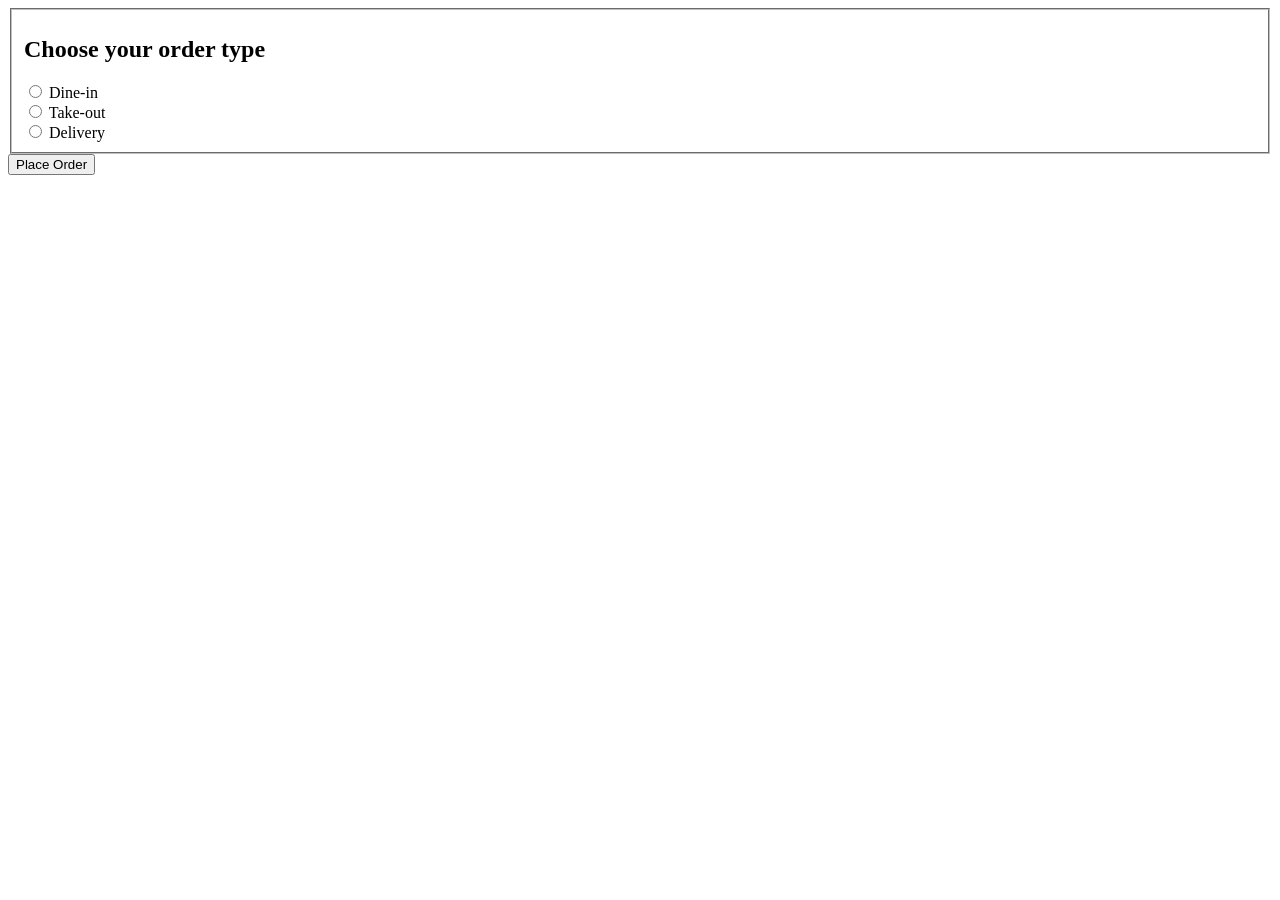
==== order.html @ ec2831cb "First Code" ====
<!DOCTYPE html>
<html lang="en">
<head>
    <meta charset="UTF-8">
    <meta name="viewport" content="width=device-width, initial-scale=1.0">
    <title>Choose Order Type</title>
    <link rel="stylesheet" href="styles.css">
</head>
<body>

    <main>
        <fieldset>
        <h2>Choose your order type</h2>

        <div>
            <input type="radio" id="dine-in" name="orderType" value="dine-in">
            <label for="dine-in">Dine-in</label>
        </div>
 
        <div>
            <input type="radio" id="take-out" name="orderType" value="take-out">
            <label for="take-out">Take-out</label>
        </div>

        <div>
            <input type="radio" id="delivery" name="orderType" value="delivery">
            <label for="delivery">Delivery</label>
        </div>
         </fieldset>

         <button type="button" id="place-order">Place Order</button>
         <p id="message"></p>
    </main>

    <script src="script.js"></script>
</body>
</html>
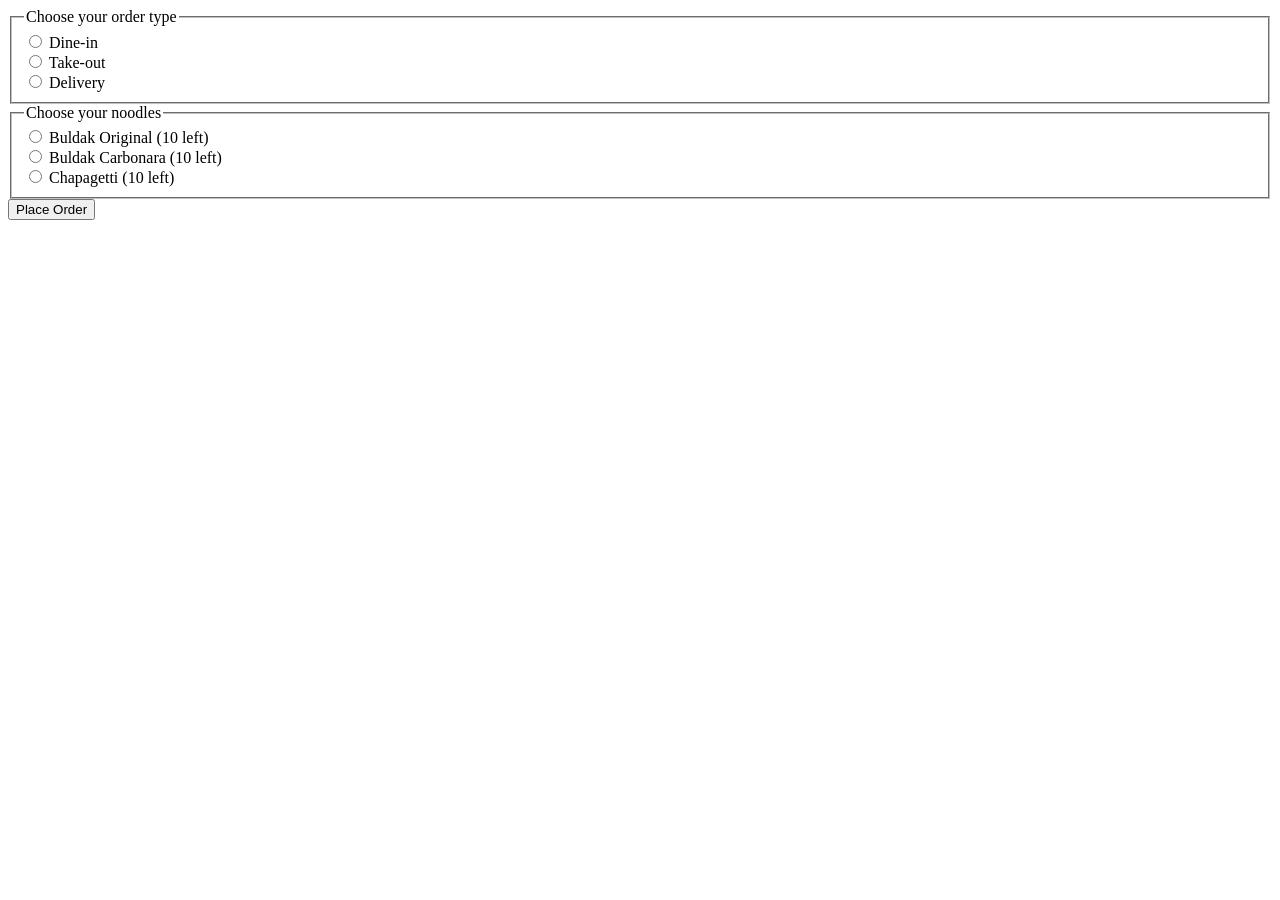
==== commit 58ec644b: "There is still error" ====
--- a/order.html
+++ b/order.html
@@ -9,14 +9,14 @@
 <body>
 
     <main>
-        <fieldset>
-        <h2>Choose your order type</h2>
+    <fieldset>
+        <legend>Choose your order type</legend>
 
         <div>
             <input type="radio" id="dine-in" name="orderType" value="dine-in">
             <label for="dine-in">Dine-in</label>
         </div>
- 
+
         <div>
             <input type="radio" id="take-out" name="orderType" value="take-out">
             <label for="take-out">Take-out</label>
@@ -26,10 +26,37 @@
             <input type="radio" id="delivery" name="orderType" value="delivery">
             <label for="delivery">Delivery</label>
         </div>
-         </fieldset>
+    </fieldset>
 
-         <button type="button" id="place-order">Place Order</button>
-         <p id="message"></p>
+    <div id="address-section" hidden>
+        <label for="address">Delivery address</label>
+        <input type="text" id="address" name="address">
+    </div>
+
+    <fieldset>
+    <legend>Choose your noodles</legend>
+
+    <div>
+        <input type="radio" id="buldak-original" name="noodle" value="buldak-original">
+        <label for="buldak-original">Buldak Original <span id="buldak-original-stock"></span></label>
+    </div> 
+
+    <div>
+        <input type="radio" id="buldak-carbonara" name="noodle" value="buldak-carbonara">
+        <label for="buldak-carbonara">Buldak Carbonara <span id="buldak-carbonara-stock"></span></label>
+    </div>
+
+    <div>
+        <input type="radio" id="chapagetti" name="noodle" value="chapagetti">
+        <label for="chapagetti">Chapagetti <span id="chapagetti-stock"></span></label>
+    </div>
+    </fieldset>
+
+    <button type="button" id="place-order">Place Order</button>
+
+     <p id="message"></p>
+     <p id="order-summary"></p>
+     <p id="address-summary"></p>
     </main>
 
     <script src="script.js"></script>
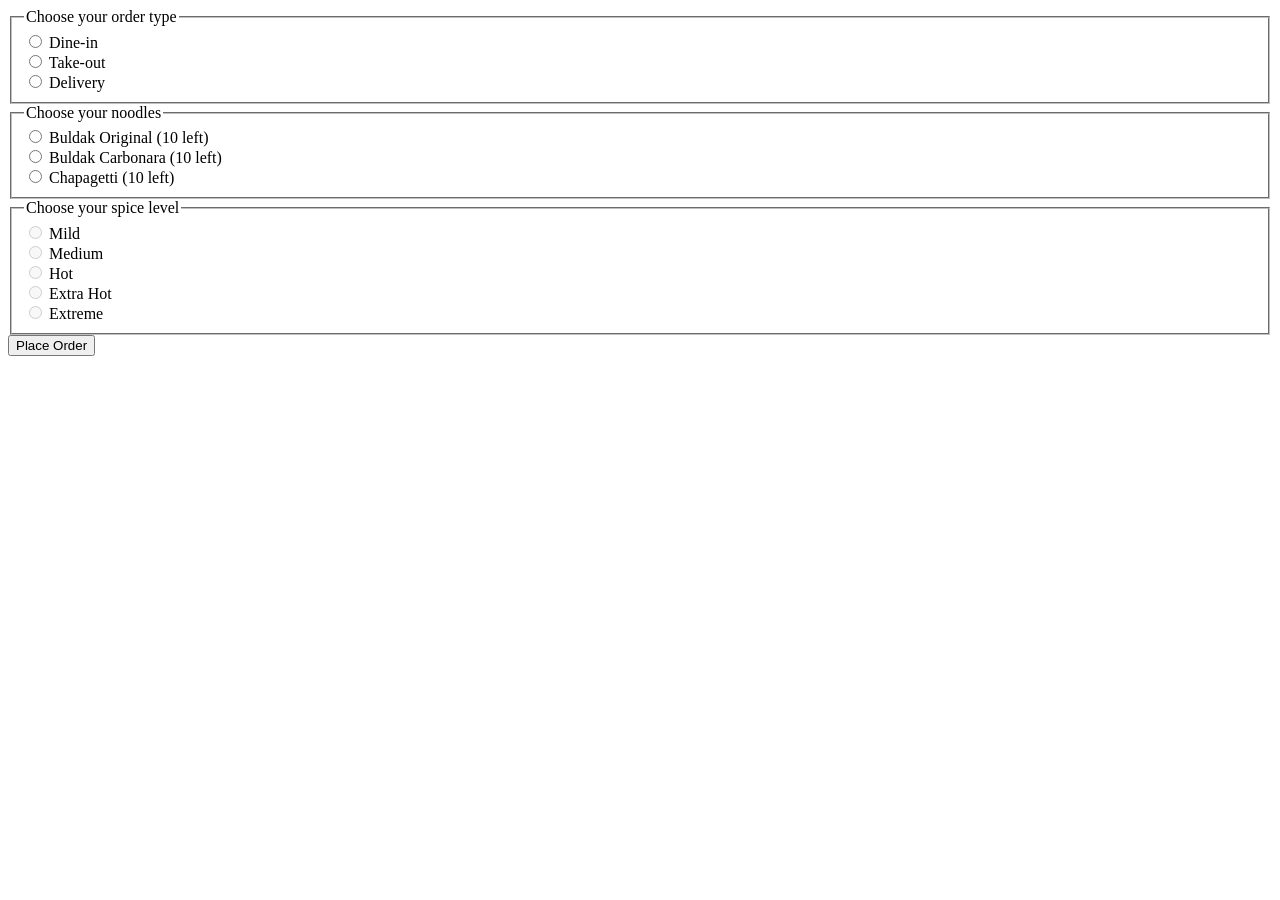
==== commit 90af63ee: "code" ====
--- a/order.html
+++ b/order.html
@@ -52,6 +52,35 @@
     </div>
     </fieldset>
 
+    <fieldset>
+    <legend>Choose your spice level</legend>
+
+    <div>
+        <input type="radio" id="mild" name="spice" value="mild" disabled>
+        <label for="mild">Mild</label>
+    </div>
+
+    <div>
+        <input type="radio" id="medium" name="spice" value="medium" disabled>
+        <label for="medium">Medium</label>
+    </div>
+
+    <div>
+        <input type="radio" id="hot" name="spice" value="hot" disabled>
+        <label for="hot">Hot</label>
+    </div>
+
+    <div>
+        <input type="radio" id="extra-hot" name="spice" value="extra-hot" disabled>
+        <label for="extra-hot">Extra Hot</label>
+    </div>
+
+    <div>
+        <input type="radio" id="extreme" name="spice" value="extreme" disabled>
+        <label for="extreme">Extreme</label>
+    </div>
+</fieldset>
+
     <button type="button" id="place-order">Place Order</button>
 
      <p id="message"></p>
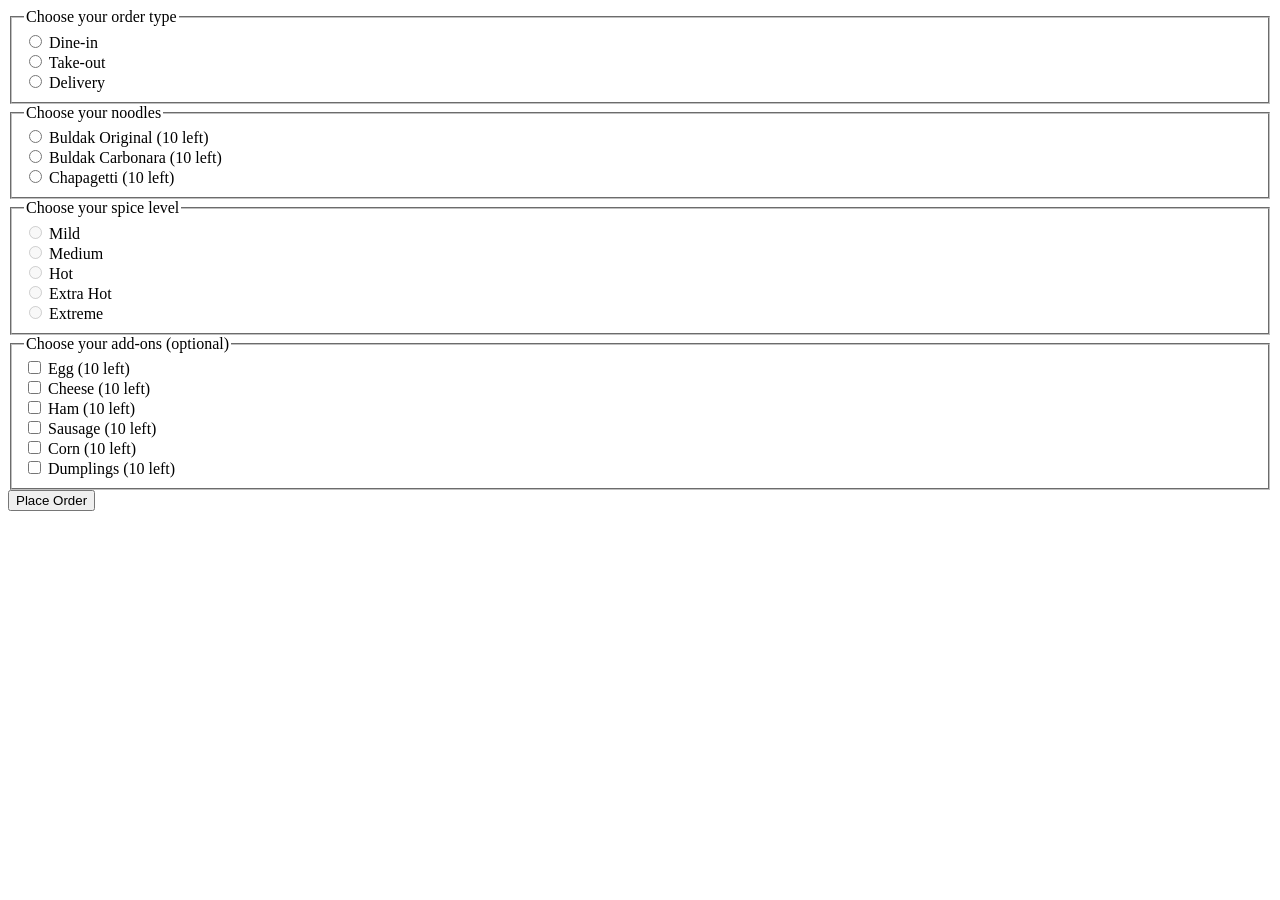
==== commit f4f263cd: "Commit" ====
--- a/order.html
+++ b/order.html
@@ -81,11 +81,48 @@
     </div>
 </fieldset>
 
+    <fieldset>
+    <legend>Choose your add-ons (optional)</legend>
+
+    <div>
+        <input type="checkbox" id="egg" name="addon" value="egg">
+        <label for="egg">Egg <span id="egg-stock"></span></label>
+    </div>
+
+    <div>
+        <input type="checkbox" id="cheese" name="addon" value="cheese">
+        <label for="cheese">Cheese <span id="cheese-stock"></span></label>
+    </div>
+
+    <div>
+        <input type="checkbox" id="ham" name="addon" value="ham">
+        <label for="ham">Ham <span id="ham-stock"></span></label>
+    </div>
+
+    <div>
+        <input type="checkbox" id="sausage" name="addon" value="sausage">
+        <label for="sausage">Sausage <span id="sausage-stock"></span></label>
+    </div>
+
+    <div>
+        <input type="checkbox" id="corn" name="addon" value="corn">
+        <label for="corn">Corn <span id="corn-stock"></span></label>
+    </div>
+
+    <div>
+        <input type="checkbox" id="dumplings" name="addon" value="dumplings">
+        <label for="dumplings">Dumplings <span id="dumplings-stock"></span></label>
+    </div>
+</fieldset>
+
     <button type="button" id="place-order">Place Order</button>
 
      <p id="message"></p>
      <p id="order-summary"></p>
      <p id="address-summary"></p>
+     <p id="addon-summary"></p>
+     <p id="noodle-summary"></p>
+     <p id="spice-summary"></p>
     </main>
 
     <script src="script.js"></script>
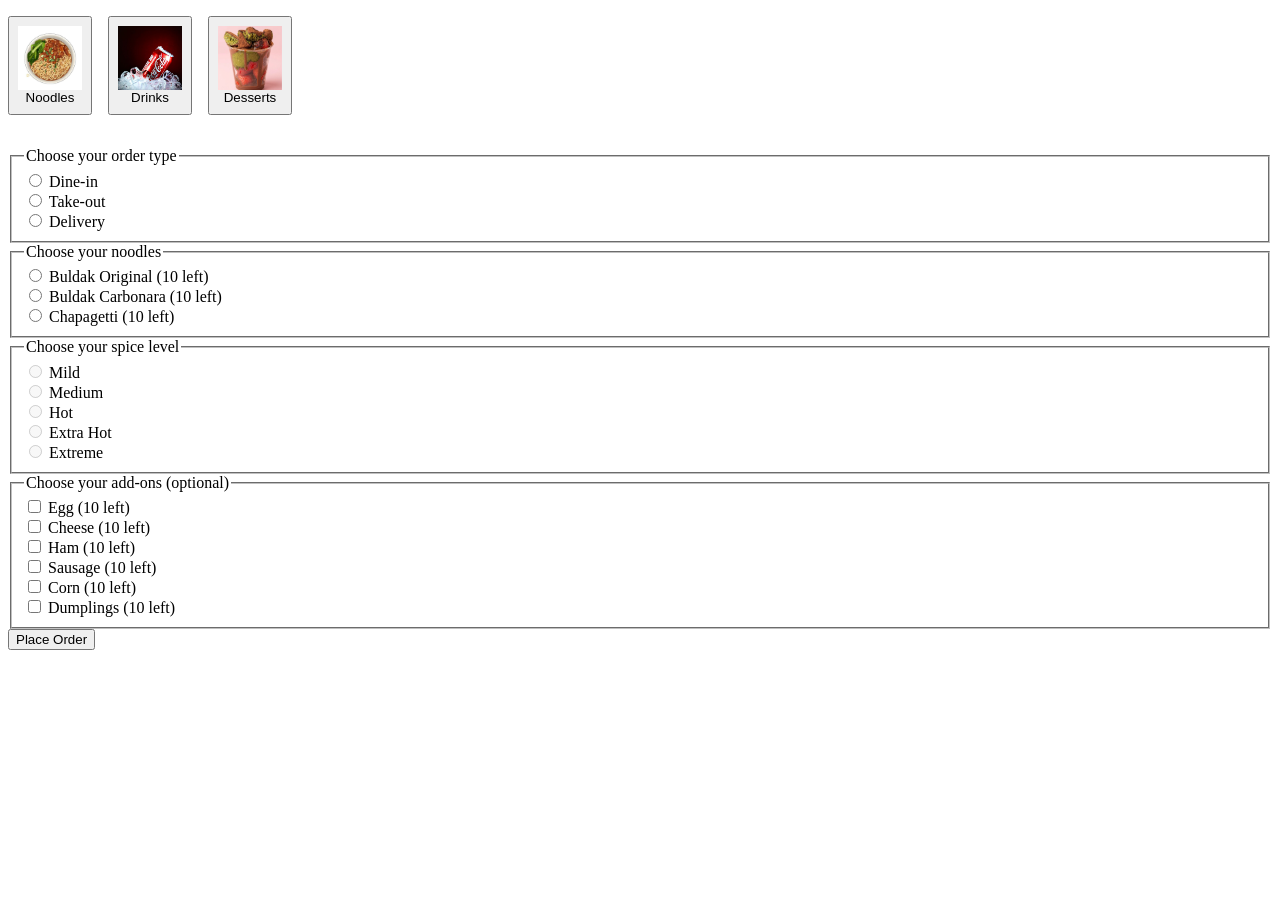
==== commit 98c21bdb: "changes" ====
--- a/order.html
+++ b/order.html
@@ -9,6 +9,22 @@
 <body>
 
     <main>
+        <section id="categories">
+    <button type="button" id="category-noodles">
+        <img src="images/noodles.jpeg" alt="Noodles">
+        <span>Noodles</span>
+    </button>
+
+    <button type="button" id="category-drinks">
+        <img src="images/drinks.jpeg" alt="Drinks">
+        <span>Drinks</span>
+    </button>
+
+    <button type="button" id="category-desserts">
+        <img src="images/dessert.jpeg" alt="Desserts">
+        <span>Desserts</span>
+    </button>
+    </section>
     <fieldset>
         <legend>Choose your order type</legend>
 
--- a/styles.css
+++ b/styles.css
@@ -0,0 +1,48 @@
+#categories {
+    display: flex;
+    gap: 16px;
+    margin-bottom: 24px;
+}
+
+#categories button {
+    display: flex;
+    flex-direction: column;
+    align-items: center;
+    padding: 8px;
+    cursor: pointer;
+}
+
+#categories img {
+    width: 64px;
+    height: 64px;
+    object-fit: cover;
+}
+html {
+    scroll-behavior: smooth;
+}
+
+#categories {
+    position: sticky;
+    top: 0;
+    z-index: 100;
+    background: #fff;
+    padding: 8px 0;
+}
+
+#categories button {
+    transition: transform 0.2s, background 0.2s;
+}
+
+#categories button:hover {
+    transform: translateY(-3px);
+    background: #f0f0f0;
+}
+
+#categories button.active {
+    background: #ffd966;
+    font-weight: bold;
+}
+
+section {
+    scroll-margin-top: 110px;
+}
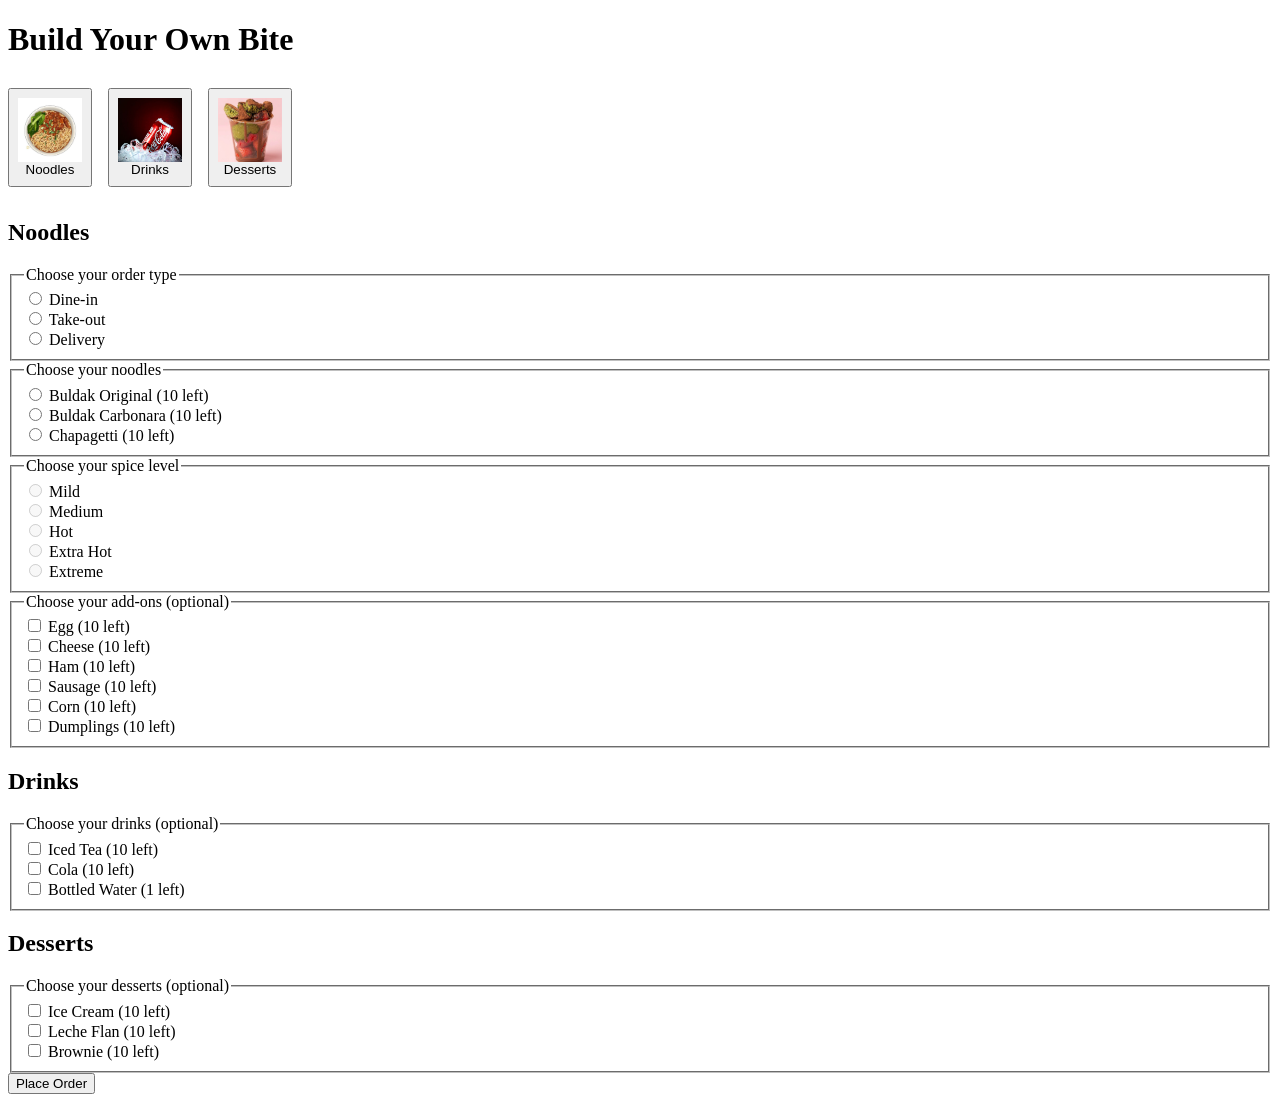
==== commit b514c5e9: "Meal customization" ====
--- a/order.html
+++ b/order.html
@@ -1,3 +1,4 @@
+
 <!DOCTYPE html>
 <html lang="en">
 <head>
@@ -8,139 +9,203 @@
 </head>
 <body>
 
+    <header>
+        <h1>Build Your Own Bite</h1>
+    </header>
+
+    <nav id="categories">
+
+        <button type="button" id="category-noodles" data-target="noodles">
+            <img src="images/noodles.jpeg" alt="Noodles">
+            <span>Noodles</span>
+        </button>
+
+        <button type="button" id="category-drinks" data-target="drinks">
+            <img src="images/drinks.jpeg" alt="Drinks">
+            <span>Drinks</span>
+        </button>
+
+        <button type="button" id="category-desserts" data-target="desserts">
+            <img src="images/dessert.jpeg" alt="Desserts">
+            <span>Desserts</span>
+        </button>
+
+    </nav>
+
     <main>
-        <section id="categories">
-    <button type="button" id="category-noodles">
-        <img src="images/noodles.jpeg" alt="Noodles">
-        <span>Noodles</span>
-    </button>
-
-    <button type="button" id="category-drinks">
-        <img src="images/drinks.jpeg" alt="Drinks">
-        <span>Drinks</span>
-    </button>
-
-    <button type="button" id="category-desserts">
-        <img src="images/dessert.jpeg" alt="Desserts">
-        <span>Desserts</span>
-    </button>
-    </section>
+
+        <section id="noodles">
+
+            <h2>Noodles</h2>
+
+            <fieldset>
+                <legend>Choose your order type</legend>
+
+                <div>
+                    <input type="radio" id="dine-in" name="orderType" value="dine-in">
+                    <label for="dine-in">Dine-in</label>
+                </div>
+
+                <div>
+                    <input type="radio" id="take-out" name="orderType" value="take-out">
+                    <label for="take-out">Take-out</label>
+                </div>
+
+                <div>
+                    <input type="radio" id="delivery" name="orderType" value="delivery">
+                    <label for="delivery">Delivery</label>
+                </div>
+            </fieldset>
+
+            <div id="address-section" hidden>
+                <label for="address">Delivery address</label>
+                <input type="text" id="address" name="address">
+            </div>
+
+            <fieldset>
+                <legend>Choose your noodles</legend>
+
+                <div>
+                    <input type="radio" id="buldak-original" name="noodle" value="buldak-original">
+                    <label for="buldak-original">Buldak Original <span id="buldak-original-stock"></span></label>
+                </div>
+
+                <div>
+                    <input type="radio" id="buldak-carbonara" name="noodle" value="buldak-carbonara">
+                    <label for="buldak-carbonara">Buldak Carbonara <span id="buldak-carbonara-stock"></span></label>
+                </div>
+
+                <div>
+                    <input type="radio" id="chapagetti" name="noodle" value="chapagetti">
+                    <label for="chapagetti">Chapagetti <span id="chapagetti-stock"></span></label>
+                </div>
+
+            </fieldset>
+
+            <fieldset>
+                <legend>Choose your spice level</legend>
+
+                <div>
+                    <input type="radio" id="mild" name="spice" value="mild" disabled>
+                    <label for="mild">Mild</label>
+                </div>
+
+                <div>
+                    <input type="radio" id="medium" name="spice" value="medium" disabled>
+                    <label for="medium">Medium</label>
+                </div>
+
+                <div>
+                    <input type="radio" id="hot" name="spice" value="hot" disabled>
+                    <label for="hot">Hot</label>
+                </div>
+
+                <div>
+                    <input type="radio" id="extra-hot" name="spice" value="extra-hot" disabled>
+                    <label for="extra-hot">Extra Hot</label>
+                </div>
+
+                <div>
+                    <input type="radio" id="extreme" name="spice" value="extreme" disabled>
+                    <label for="extreme">Extreme</label>
+                </div>
+
+            </fieldset>
+
+            <fieldset>
+                <legend>Choose your add-ons (optional)</legend>
+
+                <div>
+                    <input type="checkbox" id="egg" name="addon" value="egg">
+                    <label for="egg">Egg <span id="egg-stock"></span></label>
+                </div>
+
+                <div>
+                    <input type="checkbox" id="cheese" name="addon" value="cheese">
+                    <label for="cheese">Cheese <span id="cheese-stock"></span></label>
+                </div>
+
+                <div>
+                    <input type="checkbox" id="ham" name="addon" value="ham">
+                    <label for="ham">Ham <span id="ham-stock"></span></label>
+                </div>
+
+                <div>
+                    <input type="checkbox" id="sausage" name="addon" value="sausage">
+                    <label for="sausage">Sausage <span id="sausage-stock"></span></label>
+                </div>
+
+                <div>
+                    <input type="checkbox" id="corn" name="addon" value="corn">
+                    <label for="corn">Corn <span id="corn-stock"></span></label>
+                </div>
+
+                <div>
+                    <input type="checkbox" id="dumplings" name="addon" value="dumplings">
+                    <label for="dumplings">Dumplings <span id="dumplings-stock"></span></label>
+                </div>
+
+            </fieldset>
+
+        </section>
+
+        <section id="drinks">
+            <h2>Drinks</h2>
     <fieldset>
-        <legend>Choose your order type</legend>
-
-        <div>
-            <input type="radio" id="dine-in" name="orderType" value="dine-in">
-            <label for="dine-in">Dine-in</label>
-        </div>
-
-        <div>
-            <input type="radio" id="take-out" name="orderType" value="take-out">
-            <label for="take-out">Take-out</label>
-        </div>
-
-        <div>
-            <input type="radio" id="delivery" name="orderType" value="delivery">
-            <label for="delivery">Delivery</label>
-        </div>
-    </fieldset>
-
-    <div id="address-section" hidden>
-        <label for="address">Delivery address</label>
-        <input type="text" id="address" name="address">
-    </div>
-
-    <fieldset>
-    <legend>Choose your noodles</legend>
-
-    <div>
-        <input type="radio" id="buldak-original" name="noodle" value="buldak-original">
-        <label for="buldak-original">Buldak Original <span id="buldak-original-stock"></span></label>
-    </div> 
-
-    <div>
-        <input type="radio" id="buldak-carbonara" name="noodle" value="buldak-carbonara">
-        <label for="buldak-carbonara">Buldak Carbonara <span id="buldak-carbonara-stock"></span></label>
-    </div>
-
-    <div>
-        <input type="radio" id="chapagetti" name="noodle" value="chapagetti">
-        <label for="chapagetti">Chapagetti <span id="chapagetti-stock"></span></label>
-    </div>
-    </fieldset>
-
-    <fieldset>
-    <legend>Choose your spice level</legend>
-
-    <div>
-        <input type="radio" id="mild" name="spice" value="mild" disabled>
-        <label for="mild">Mild</label>
-    </div>
-
-    <div>
-        <input type="radio" id="medium" name="spice" value="medium" disabled>
-        <label for="medium">Medium</label>
-    </div>
-
-    <div>
-        <input type="radio" id="hot" name="spice" value="hot" disabled>
-        <label for="hot">Hot</label>
-    </div>
-
-    <div>
-        <input type="radio" id="extra-hot" name="spice" value="extra-hot" disabled>
-        <label for="extra-hot">Extra Hot</label>
-    </div>
-
-    <div>
-        <input type="radio" id="extreme" name="spice" value="extreme" disabled>
-        <label for="extreme">Extreme</label>
+    <legend>Choose your drinks (optional)</legend>
+
+    <div>
+        <input type="checkbox" id="iced-tea" name="drink" value="iced-tea">
+        <label for="iced-tea">Iced Tea <span id="iced-tea-stock"></span></label>
+    </div>
+
+    <div>
+        <input type="checkbox" id="cola" name="drink" value="cola">
+        <label for="cola">Cola <span id="cola-stock"></span></label>
+    </div>
+
+    <div>
+        <input type="checkbox" id="bottled-water" name="drink" value="bottled-water">
+        <label for="bottled-water">Bottled Water <span id="bottled-water-stock"></span></label>
     </div>
 </fieldset>
-
-    <fieldset>
-    <legend>Choose your add-ons (optional)</legend>
-
-    <div>
-        <input type="checkbox" id="egg" name="addon" value="egg">
-        <label for="egg">Egg <span id="egg-stock"></span></label>
-    </div>
-
-    <div>
-        <input type="checkbox" id="cheese" name="addon" value="cheese">
-        <label for="cheese">Cheese <span id="cheese-stock"></span></label>
-    </div>
-
-    <div>
-        <input type="checkbox" id="ham" name="addon" value="ham">
-        <label for="ham">Ham <span id="ham-stock"></span></label>
-    </div>
-
-    <div>
-        <input type="checkbox" id="sausage" name="addon" value="sausage">
-        <label for="sausage">Sausage <span id="sausage-stock"></span></label>
-    </div>
-
-    <div>
-        <input type="checkbox" id="corn" name="addon" value="corn">
-        <label for="corn">Corn <span id="corn-stock"></span></label>
-    </div>
-
-    <div>
-        <input type="checkbox" id="dumplings" name="addon" value="dumplings">
-        <label for="dumplings">Dumplings <span id="dumplings-stock"></span></label>
+        </section>
+
+        <section id="desserts">
+            <h2>Desserts</h2>
+            <fieldset>
+    <legend>Choose your desserts (optional)</legend>
+
+    <div>
+        <input type="checkbox" id="ice-cream" name="dessert" value="ice-cream">
+        <label for="ice-cream">Ice Cream <span id="ice-cream-stock"></span></label>
+    </div>
+
+    <div>
+        <input type="checkbox" id="leche-flan" name="dessert" value="leche-flan">
+        <label for="leche-flan">Leche Flan <span id="leche-flan-stock"></span></label>
+    </div>
+
+    <div>
+        <input type="checkbox" id="brownie" name="dessert" value="brownie">
+        <label for="brownie">Brownie <span id="brownie-stock"></span></label>
     </div>
 </fieldset>
-
-    <button type="button" id="place-order">Place Order</button>
-
-     <p id="message"></p>
-     <p id="order-summary"></p>
-     <p id="address-summary"></p>
-     <p id="addon-summary"></p>
-     <p id="noodle-summary"></p>
-     <p id="spice-summary"></p>
+        </section>
+
+        <button type="button" id="place-order">Place Order</button>
+
+        <p id="message"></p>
+        <p id="order-summary"></p>
+        <p id="address-summary"></p>
+        <p id="addon-summary"></p>
+        <p id="noodle-summary"></p>
+        <p id="spice-summary"></p>
+        <p id="drink-summary"></p>
+        <p id="dessert-summary"></p>
     </main>
 
     <script src="script.js"></script>
+
 </body>
 </html>
--- a/styles.css
+++ b/styles.css
@@ -38,11 +38,6 @@
     background: #f0f0f0;
 }
 
-#categories button.active {
-    background: #ffd966;
-    font-weight: bold;
-}
-
 section {
     scroll-margin-top: 110px;
 }
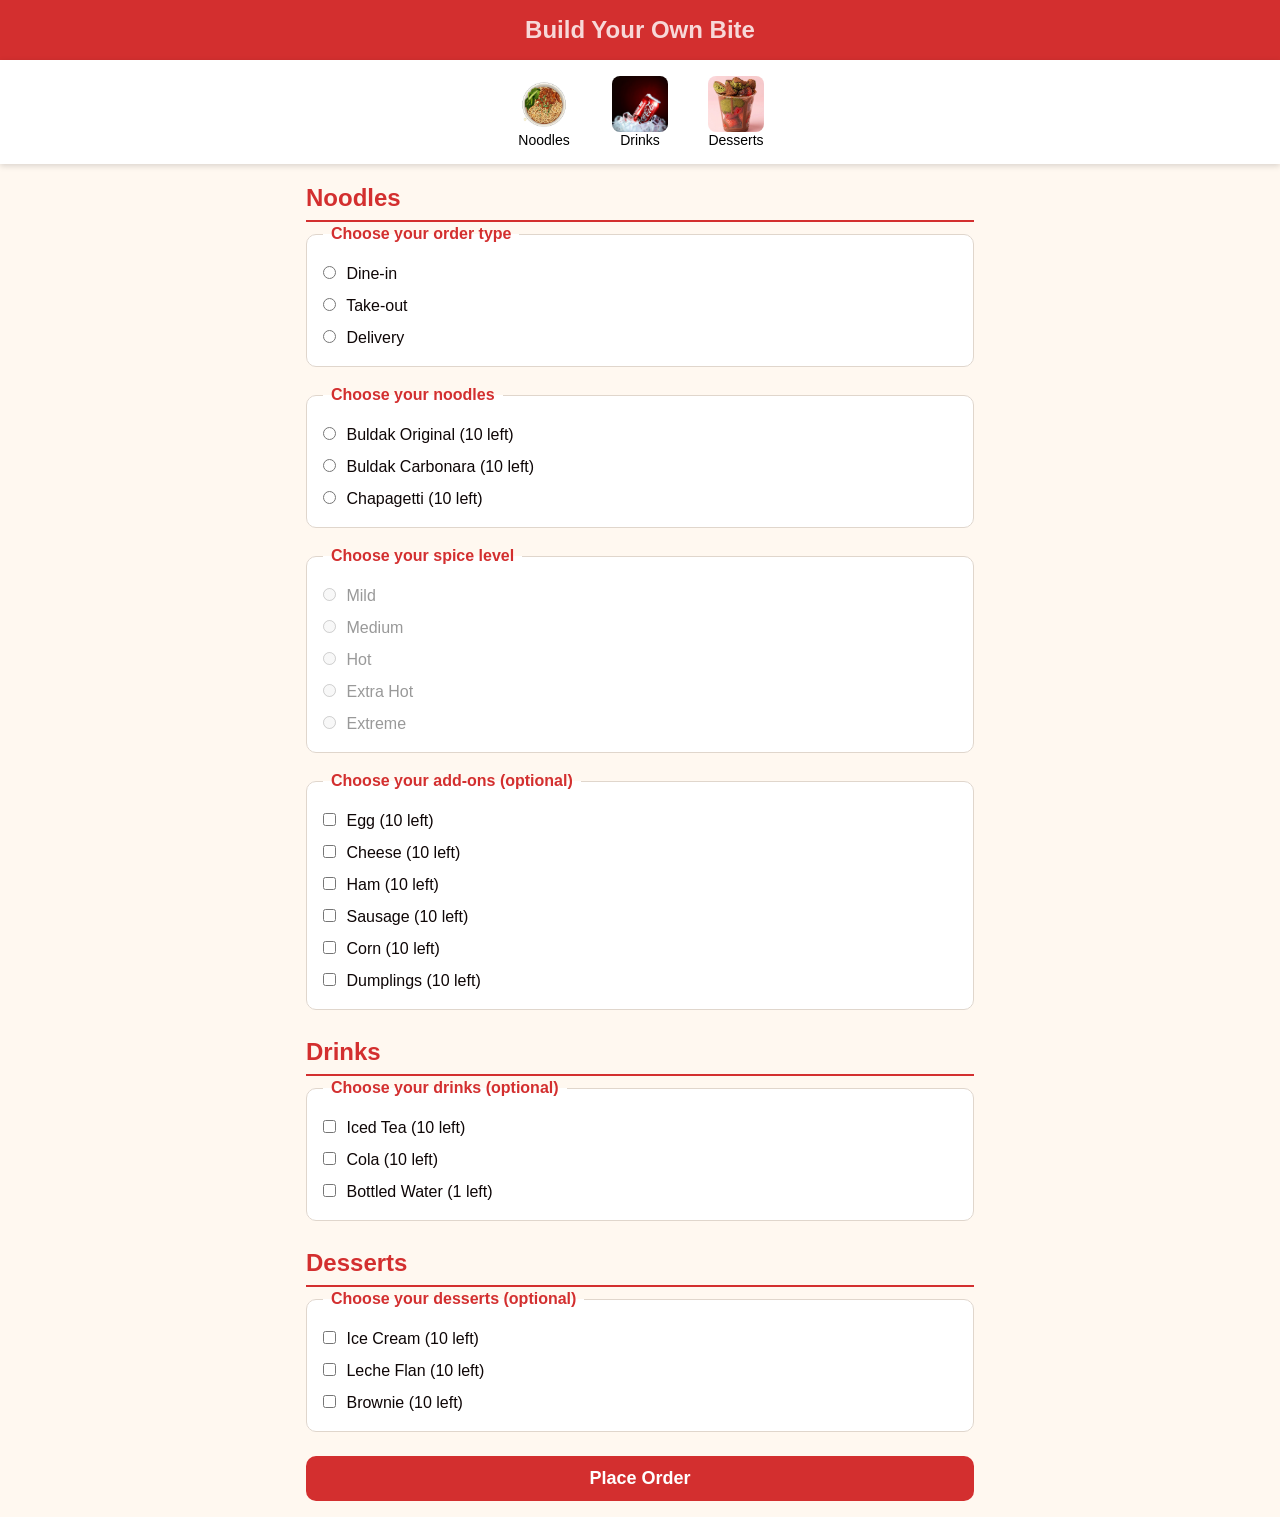
==== commit 053ba83a: "Design" ====
--- a/order.html
+++ b/order.html
@@ -193,6 +193,25 @@
 </fieldset>
         </section>
 
+        <fieldset id="payment-section" hidden>
+    <legend>Choose your payment method</legend>
+
+    <div id="cod-option" hidden>
+        <input type="radio" id="cod" name="payment" value="cod">
+        <label for="cod">Cash on Delivery (COD)</label>
+    </div>
+
+    <div id="cash-option" hidden>
+        <input type="radio" id="cash" name="payment" value="cash">
+        <label for="cash">Cash</label>
+    </div>
+
+    <div id="online-option">
+        <input type="radio" id="online" name="payment" value="online">
+        <label for="online">Online Payment</label>
+    </div>
+</fieldset>
+
         <button type="button" id="place-order">Place Order</button>
 
         <p id="message"></p>
@@ -203,6 +222,7 @@
         <p id="spice-summary"></p>
         <p id="drink-summary"></p>
         <p id="dessert-summary"></p>
+        <p id="payment-summary"></p>
     </main>
 
     <script src="script.js"></script>
--- a/styles.css
+++ b/styles.css
@@ -1,43 +1,464 @@
-#categories {
-    display: flex;
-    gap: 16px;
-    margin-bottom: 24px;
-}
-
-#categories button {
-    display: flex;
-    flex-direction: column;
-    align-items: center;
-    padding: 8px;
-    cursor: pointer;
-}
-
-#categories img {
-    width: 64px;
-    height: 64px;
-    object-fit: cover;
-}
+
+/* =================================
+   GENERAL STYLE
+================================= */
+
+* {
+    margin: 0;
+    padding: 0;
+    box-sizing: border-box;
+    font-family: Arial, Helvetica, sans-serif;
+}
+
 html {
     scroll-behavior: smooth;
 }
 
+body {
+    line-height: 1.5;
+    background-color: #fff8f0;
+    color: #0e0606;
+}
+
+/* =================================
+   HOMEPAGE STYLES
+================================= */
+
+.home {
+    background-color: #fffaf8;
+    color: #514342;
+}
+
+/* NAVIGATION BAR */
+.home header {
+    background: #fce8e6;
+    padding: 18px 8%;
+    box-shadow: 0 2px 10px rgba(120, 70, 70, 0.08);
+}
+
+.home .navbar {
+    display: flex;
+    justify-content: space-between;
+    align-items: center;
+}
+
+/* BRAND LOGO */
+.home .brand {
+    display: flex;
+    align-items: center;
+    gap: 12px;
+}
+
+.home .brand img {
+    width: 60px;
+    height: 60px;
+    object-fit: contain;
+}
+
+.home .logo {
+    color: #a65f68;
+    font-size: 25px;
+    font-weight: bold;
+}
+
+/* NAVIGATION LINKS */
+.home .navbar ul {
+    display: flex;
+    list-style: none;
+    gap: 30px;
+}
+
+.home .navbar ul li a {
+    text-decoration: none;
+    color: #704f52;
+    font-size: 16px;
+    font-weight: bold;
+    transition: 0.3s;
+}
+
+.home .navbar ul li a:hover {
+    color: #d37a84;
+}
+
+/* MAIN / HERO SECTION */
+.home .main {
+    min-height: 580px;
+    display: flex;
+    justify-content: space-between;
+    align-items: center;
+    padding: 70px 10%;
+    gap: 50px;
+    background: linear-gradient(135deg, #fffaf8, #fce8e6);
+    margin-bottom: 0;
+}
+
+.home .main-content {
+    max-width: 550px;
+}
+
+.home .main-content h1 {
+    font-size: 45px;
+    color: #130a0b;
+    margin-bottom: 20px;
+    line-height: 1.2;
+}
+
+.home .main-content p {
+    font-size: 17px;
+    line-height: 1.8;
+    color: #030303;
+    margin-bottom: 30px;
+}
+
+/* ORDER BUTTON */
+.home .order-btn {
+    display: inline-block;
+    background-color: #f03a52;
+    color: white;
+    text-decoration: none;
+    padding: 14px 32px;
+    border-radius: 30px;
+    font-size: 17px;
+    font-weight: bold;
+    transition: 0.3s;
+}
+
+.home .order-btn:hover {
+    background-color: #bd6f7a;
+    transform: translateY(-3px);
+}
+
+/* NOODLE CARD */
+.home .hero-image {
+    display: flex;
+    justify-content: center;
+    align-items: center;
+    flex: 1;
+}
+
+.home .noodle-card {
+    width: 320px;
+    min-height: 300px;
+    background-color: #ffffff;
+    border-radius: 25px;
+    padding: 35px 25px;
+    text-align: center;
+    box-shadow: 0 10px 30px rgba(120, 70, 70, 0.12);
+    display: flex;
+    flex-direction: column;
+    justify-content: center;
+    align-items: center;
+}
+
+.home .hero-logo {
+    width: 180px;
+    height: 180px;
+    object-fit: contain;
+    margin-bottom: 15px;
+}
+
+.home .noodle-card h2 {
+    color: #a65f68;
+    font-size: 24px;
+    margin-bottom: 10px;
+}
+
+.home .noodle-card p {
+    color: #b98288;
+    font-size: 16px;
+}
+
+/* FOOTER */
+.home footer {
+    background-color: #fce8e6;
+    color: #704f52;
+    text-align: center;
+    padding: 22px;
+    font-size: 14px;
+}
+
+/* HOMEPAGE RESPONSIVE DESIGN */
+@media (max-width: 768px) {
+    .home .navbar {
+        flex-direction: column;
+        gap: 18px;
+    }
+
+    .home .navbar ul {
+        gap: 20px;
+    }
+
+    .home .main {
+        flex-direction: column;
+        text-align: center;
+        padding: 55px 7%;
+    }
+
+    .home .main-content h1 {
+        font-size: 34px;
+    }
+
+    .home .hero-image {
+        width: 100%;
+    }
+
+    .home .noodle-card {
+        width: 100%;
+        max-width: 320px;
+    }
+}
+
+@media (max-width: 480px) {
+    .home .logo {
+        font-size: 21px;
+    }
+
+    .home .navbar ul {
+        gap: 15px;
+    }
+
+    .home .navbar ul li a {
+        font-size: 14px;
+    }
+
+    .home .main-content h1 {
+        font-size: 29px;
+    }
+
+    .home .main-content p {
+        font-size: 15px;
+    }
+}
+
+/* =================================
+   ORDER PAGE STYLES
+================================= */
+
+:root {
+    --primary: #d32f2f;
+    --background: #fff8f0;
+    --card: #ffffff;
+    --text: #333333;
+}
+
+/* ORDER PAGE MAIN */
+main {
+    max-width: 700px;
+    margin: 0 auto;
+    padding: 16px;
+}
+
+/* ORDER PAGE HEADER */
+body:not(.home) header {
+    background: var(--primary);
+    color: rgb(247, 216, 216);
+    text-align: center;
+    padding: 12px;
+}
+
+body:not(.home) header h1 {
+    margin: 0;
+    font-size: 24px;
+}
+
+/* CATEGORY NAVIGATION BAR */
 #categories {
     position: sticky;
     top: 0;
     z-index: 100;
-    background: #fff;
-    padding: 8px 0;
-}
-
+    display: flex;
+    justify-content: center;
+    gap: 12px;
+    padding: 8px;
+    background: var(--card);
+    box-shadow: 0 2px 6px rgba(0, 0, 0, 0.15);
+}
+
+/* CATEGORY BUTTONS */
 #categories button {
-    transition: transform 0.2s, background 0.2s;
+    display: flex;
+    flex-direction: column;
+    align-items: center;
+    padding: 6px 12px;
+    border: 2px solid transparent;
+    border-radius: 10px;
+    background: transparent;
+    font-size: 14px;
+    cursor: pointer;
+    transition: transform 0.2s, background 0.2s, border-color 0.2s;
 }
 
 #categories button:hover {
     transform: translateY(-3px);
-    background: #f0f0f0;
-}
-
-section {
-    scroll-margin-top: 110px;
-}+    background: #ffe9e0;
+    border-color: var(--primary);
+}
+
+/* CATEGORY IMAGES */
+#categories img {
+    width: 56px;
+    height: 56px;
+    object-fit: cover;
+    border-radius: 8px;
+}
+
+/* ORDER PAGE SECTIONS */
+body:not(.home) section {
+    scroll-margin-top: 100px;
+    margin-bottom: 24px;
+}
+
+body:not(.home) section h2 {
+    color: var(--primary);
+    border-bottom: 2px solid var(--primary);
+    padding-bottom: 4px;
+}
+
+/* FIELDSETS */
+fieldset {
+    background: var(--card);
+    border: 1px solid #e0d6cc;
+    border-radius: 10px;
+    padding: 12px 16px;
+    margin-bottom: 16px;
+}
+
+legend {
+    font-weight: bold;
+    padding: 0 8px;
+    color: var(--primary);
+}
+
+fieldset div {
+    padding: 4px 0;
+}
+
+fieldset label {
+    cursor: pointer;
+}
+
+/* RADIO BUTTONS AND CHECKBOXES */
+input[type="radio"],
+input[type="checkbox"] {
+    accent-color: var(--primary);
+    margin-right: 6px;
+}
+
+input:disabled + label {
+    color: #999;
+    cursor: not-allowed;
+}
+
+/* ADDRESS SECTION */
+#address-section {
+    background: var(--card);
+    border: 1px solid #e0d6cc;
+    border-radius: 10px;
+    padding: 12px 16px;
+    margin-bottom: 16px;
+}
+
+#address {
+    display: block;
+    width: 100%;
+    box-sizing: border-box;
+    margin-top: 6px;
+    padding: 8px;
+    border: 1px solid #ccc;
+    border-radius: 6px;
+}
+
+/* PLACE ORDER BUTTON */
+#place-order {
+    display: block;
+    width: 100%;
+    padding: 12px;
+    margin-top: 8px;
+    border: none;
+    border-radius: 10px;
+    background: var(--primary);
+    color: white;
+    font-size: 18px;
+    font-weight: bold;
+    cursor: pointer;
+    transition: background 0.2s, transform 0.2s;
+}
+
+#place-order:hover {
+    background: #b71c1c;
+    transform: translateY(-2px);
+}
+
+/* MESSAGE */
+#message {
+    color: #b71c1c;
+    font-weight: bold;
+    margin: 12px 0 0;
+}
+
+/* ORDER SUMMARIES */
+#order-summary,
+#address-summary,
+#noodle-summary,
+#spice-summary,
+#addon-summary,
+#drink-summary,
+#dessert-summary,
+#payment-summary {
+    background: var(--card);
+    border-left: 4px solid var(--primary);
+    padding: 8px 12px;
+    margin: 6px 0;
+    border-radius: 6px;
+}
+
+/* HIDE EMPTY SUMMARIES */
+#message:empty,
+#order-summary:empty,
+#address-summary:empty,
+#noodle-summary:empty,
+#spice-summary:empty,
+#addon-summary:empty,
+#drink-summary:empty,
+#dessert-summary:empty,
+#payment-summary:empty {
+    display: none;
+}
+
+/* ORDER PAGE RESPONSIVE DESIGN */
+@media (max-width: 600px) {
+    main {
+        padding: 12px;
+    }
+
+    body:not(.home) header h1 {
+        font-size: 20px;
+    }
+
+    #categories {
+        gap: 6px;
+        padding: 6px;
+    }
+
+    #categories button {
+        padding: 4px 8px;
+        font-size: 12px;
+    }
+
+    #categories img {
+        width: 44px;
+        height: 44px;
+    }
+
+    body:not(.home) section {
+        scroll-margin-top: 90px;
+    }
+
+    fieldset {
+        padding: 10px 12px;
+    }
+
+    #place-order {
+        font-size: 16px;
+    }
+}
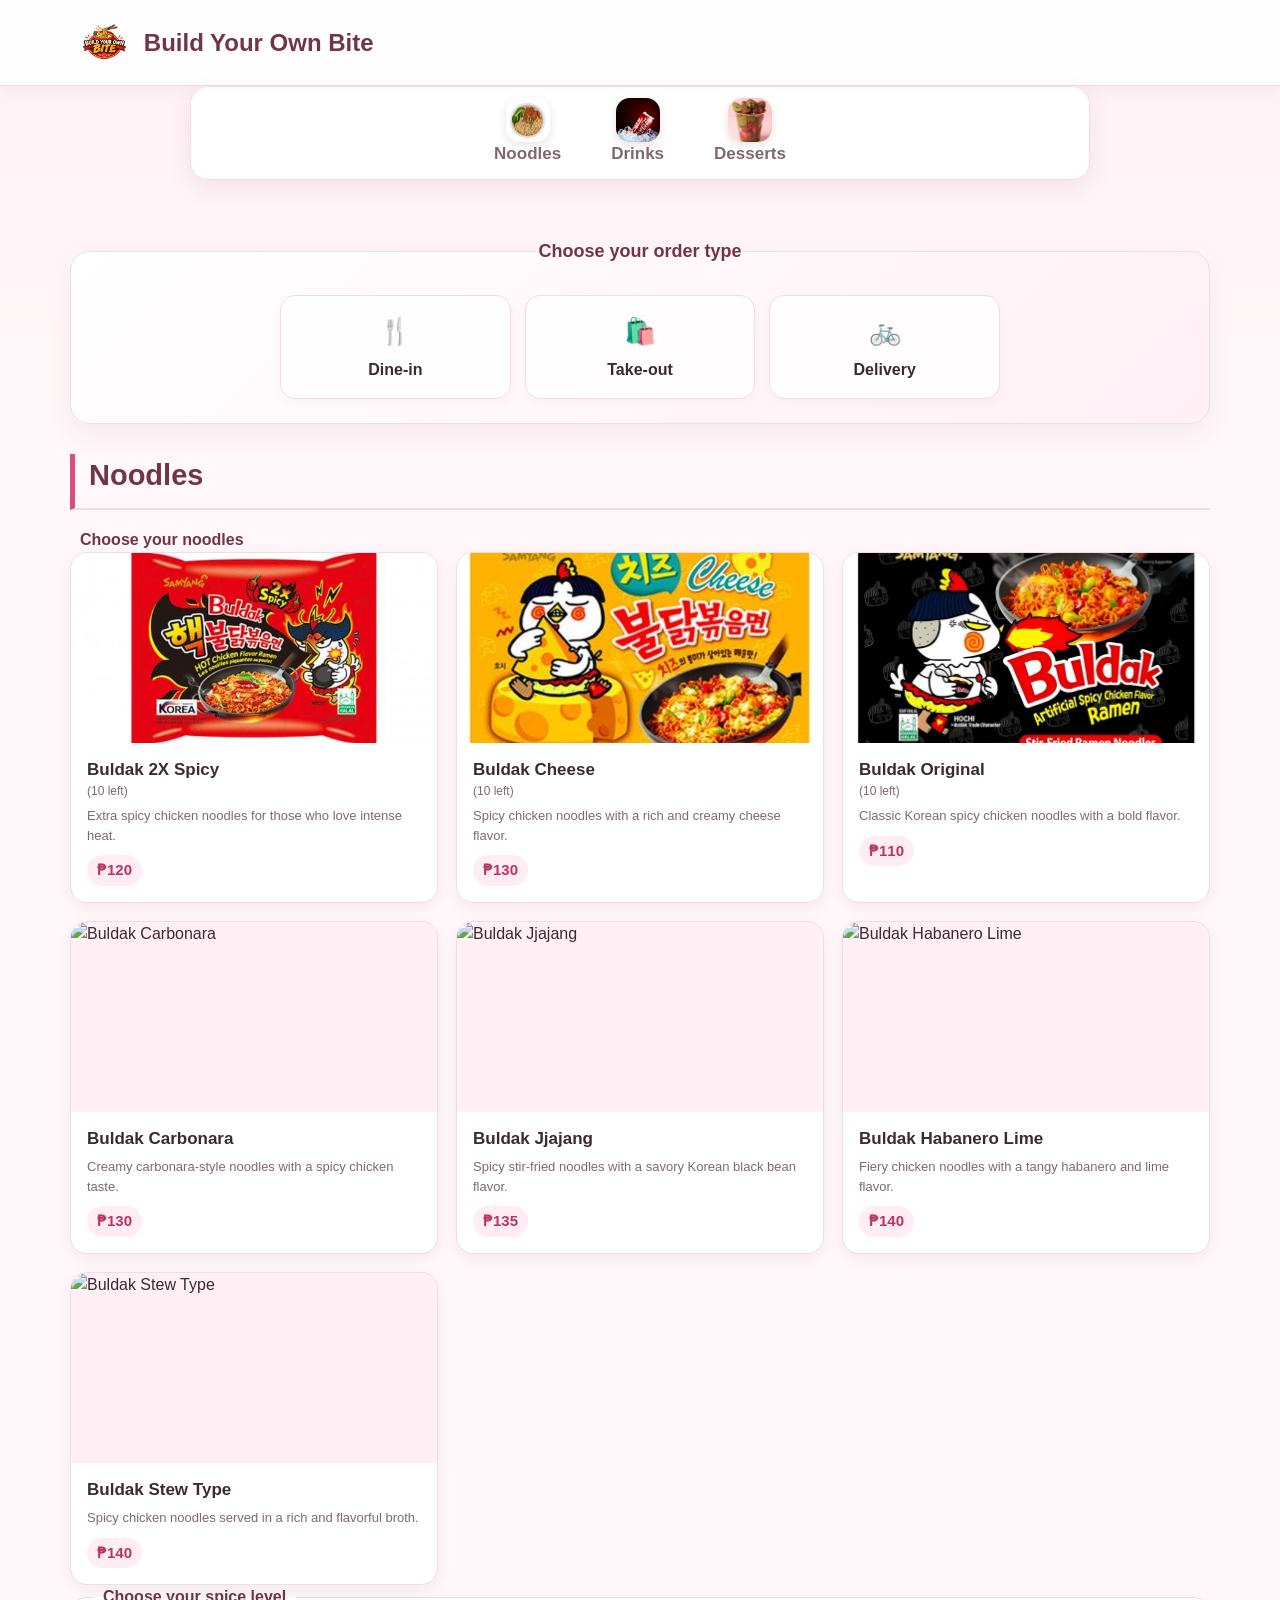
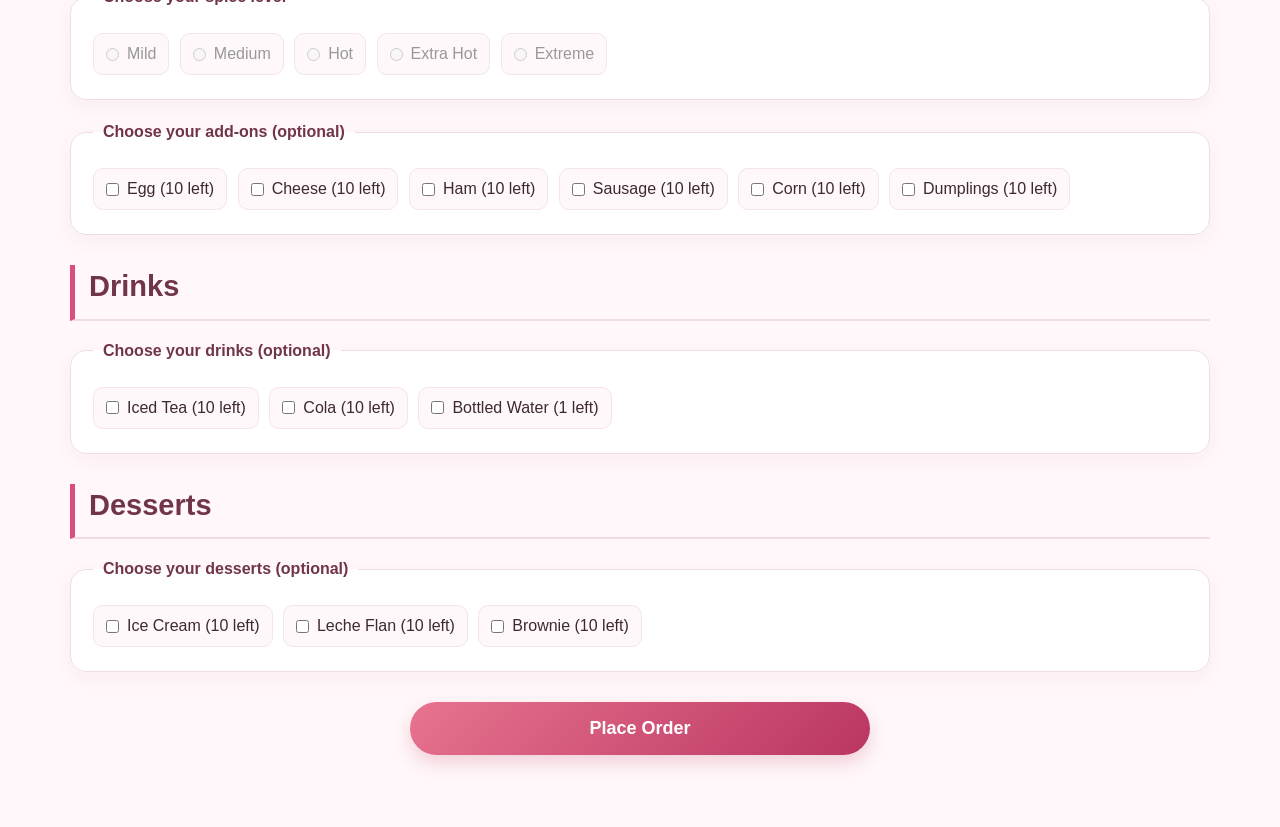
==== commit 3ce1c4c8: "Half progress" ====
--- a/order.html
+++ b/order.html
@@ -7,11 +7,12 @@
     <title>Choose Order Type</title>
     <link rel="stylesheet" href="styles.css">
 </head>
-<body>
-
-    <header>
-        <h1>Build Your Own Bite</h1>
-    </header>
+<body class="order-page">
+
+    <header class="site-header">
+    <img src="images/LOGO.png" alt="Build Your Own Bite logo" class="site-logo">
+    <span class="brand-name">Build Your Own Bite</span>
+</header>
 
     <nav id="categories">
 
@@ -34,54 +35,123 @@
 
     <main>
 
+            <fieldset id="order-type">
+    <legend>Choose your order type</legend>
+
+    <div class="option-row">
+
+        <label class="option-card">
+            <input type="radio" id="dine-in" name="orderType" value="dine-in">
+            <span class="option-icon">🍴</span>
+            <span class="option-label">Dine-in</span>
+        </label>
+
+        <label class="option-card">
+            <input type="radio" id="take-out" name="orderType" value="take-out">
+            <span class="option-icon">🛍️</span>
+            <span class="option-label">Take-out</span>
+        </label>
+
+        <label class="option-card">
+            <input type="radio" id="delivery" name="orderType" value="delivery">
+            <span class="option-icon">🚲</span>
+            <span class="option-label">Delivery</span>
+        </label>
+
+    </div>
+</fieldset>
+
+<div id="address-section" hidden>
+    <label for="address">Delivery address</label>
+    <input type="text" id="address" name="address">
+</div>
+
         <section id="noodles">
 
             <h2>Noodles</h2>
-
-            <fieldset>
-                <legend>Choose your order type</legend>
-
-                <div>
-                    <input type="radio" id="dine-in" name="orderType" value="dine-in">
-                    <label for="dine-in">Dine-in</label>
-                </div>
-
-                <div>
-                    <input type="radio" id="take-out" name="orderType" value="take-out">
-                    <label for="take-out">Take-out</label>
-                </div>
-
-                <div>
-                    <input type="radio" id="delivery" name="orderType" value="delivery">
-                    <label for="delivery">Delivery</label>
-                </div>
-            </fieldset>
-
-            <div id="address-section" hidden>
-                <label for="address">Delivery address</label>
-                <input type="text" id="address" name="address">
-            </div>
-
-            <fieldset>
-                <legend>Choose your noodles</legend>
-
-                <div>
-                    <input type="radio" id="buldak-original" name="noodle" value="buldak-original">
-                    <label for="buldak-original">Buldak Original <span id="buldak-original-stock"></span></label>
-                </div>
-
-                <div>
-                    <input type="radio" id="buldak-carbonara" name="noodle" value="buldak-carbonara">
-                    <label for="buldak-carbonara">Buldak Carbonara <span id="buldak-carbonara-stock"></span></label>
-                </div>
-
-                <div>
-                    <input type="radio" id="chapagetti" name="noodle" value="chapagetti">
-                    <label for="chapagetti">Chapagetti <span id="chapagetti-stock"></span></label>
-                </div>
-
-            </fieldset>
-
+    <legend>Choose your noodles</legend>
+
+    <div class="product-grid">
+
+        <!-- PRODUCT 1 -->
+        <label class="product-card">
+            <input type="radio" id="buldak-original" name="noodle" value="buldak-original">
+            <img src="images/Buldak 2.png" alt="Buldak 2X Spicy">
+            <div class="product-info">
+                <h3>Buldak 2X Spicy <span id="buldak-original-stock"></span></h3>
+                <p>Extra spicy chicken noodles for those who love intense heat.</p>
+                <p class="price">₱120</p>
+            </div>
+        </label>
+
+        <!-- PRODUCT 2 -->
+        <label class="product-card">
+            <input type="radio" id="buldak-carbonara" name="noodle" value="buldak-carbonara">
+            <img src="images/buldak cheese.png" alt="Buldak Cheese">
+            <div class="product-info">
+                <h3>Buldak Cheese <span id="buldak-carbonara-stock"></span></h3>
+                <p>Spicy chicken noodles with a rich and creamy cheese flavor.</p>
+                <p class="price">₱130</p>
+            </div>
+        </label>
+
+        <!-- PRODUCT 3 -->
+        <label class="product-card">
+            <input type="radio" id="chapagetti" name="noodle" value="chapagetti">
+            <img src="images/Buldak Original.png" alt="Buldak Original">
+            <div class="product-info">
+                <h3>Buldak Original <span id="chapagetti-stock"></span></h3>
+                <p>Classic Korean spicy chicken noodles with a bold flavor.</p>
+                <p class="price">₱110</p>
+            </div>
+        </label>
+
+        <!-- PRODUCT 4 -->
+        <label class="product-card">
+            <input type="radio" id="buldak-carbonara-original" name="noodle" value="buldak-carbonara-original">
+            <img src="images/Buldak Carbonara.png" alt="Buldak Carbonara">
+            <div class="product-info">
+                <h3>Buldak Carbonara</h3>
+                <p>Creamy carbonara-style noodles with a spicy chicken taste.</p>
+                <p class="price">₱130</p>
+            </div>
+        </label>
+
+        <!-- PRODUCT 5 -->
+        <label class="product-card">
+            <input type="radio" id="buldak-jjajang" name="noodle" value="buldak-jjajang">
+            <img src="images/Buldak Jjajang.png" alt="Buldak Jjajang">
+            <div class="product-info">
+                <h3>Buldak Jjajang</h3>
+                <p>Spicy stir-fried noodles with a savory Korean black bean flavor.</p>
+                <p class="price">₱135</p>
+            </div>
+        </label>
+
+        <!-- PRODUCT 6 -->
+        <label class="product-card">
+            <input type="radio" id="buldak-habanero-lime" name="noodle" value="buldak-habanero-lime">
+            <img src="images/Buldak Habanero Lime.png" alt="Buldak Habanero Lime">
+            <div class="product-info">
+                <h3>Buldak Habanero Lime</h3>
+                <p>Fiery chicken noodles with a tangy habanero and lime flavor.</p>
+                <p class="price">₱140</p>
+            </div>
+        </label>
+
+        <!-- PRODUCT 7 -->
+        <label class="product-card">
+            <input type="radio" id="buldak-stew-type" name="noodle" value="buldak-stew-type">
+            <img src="images/Buldak Stew Type.png" alt="Buldak Stew Type">
+            <div class="product-info">
+                <h3>Buldak Stew Type</h3>
+                <p>Spicy chicken noodles served in a rich and flavorful broth.</p>
+                <p class="price">₱140</p>
+            </div>
+        </label>
+
+    </div>
+</fieldset>
             <fieldset>
                 <legend>Choose your spice level</legend>
 
--- a/styles.css
+++ b/styles.css
@@ -1,8 +1,3 @@
-
-/* =================================
-   GENERAL STYLE
-================================= */
-
 * {
     margin: 0;
     padding: 0;
@@ -17,15 +12,12 @@
 body {
     line-height: 1.5;
     background-color: #fff8f0;
-    color: #0e0606;
-}
-
-/* =================================
-   HOMEPAGE STYLES
-================================= */
+    color: #24201e;
+}
 
 .home {
-    background-color: #fffaf8;
+    min-height: 100vh;
+    background-color: #fdebf0;
     color: #514342;
 }
 
@@ -88,8 +80,153 @@
     align-items: center;
     padding: 70px 10%;
     gap: 50px;
-    background: linear-gradient(135deg, #fffaf8, #fce8e6);
+    background-image: url("images/bg.png");
+    background-size: cover;
+    background-position: center;
+    background-repeat: no-repeat;
     margin-bottom: 0;
+}
+
+.home .start-order {
+    position: relative;
+    min-height: 520px;
+    padding: 70px 8%;
+    background: #fdebf0;
+    text-align: center;
+    overflow: hidden;
+    scroll-margin-top: 20px;
+}
+
+.home .start-order h2 {
+    position: relative;
+    z-index: 1;
+    margin-bottom: 10px;
+    font-size: 38px;
+    color: #24201e;
+}
+
+.home .start-subtitle {
+    position: relative;
+    z-index: 1;
+    margin-bottom: 30px;
+    color: #81766f;
+}
+
+.home #order-type {
+    border: 0;
+    margin: 0 auto 25px;
+    padding: 0;
+    max-width: 720px;
+}
+
+.home #order-type legend {
+    width: 100%;
+    margin-bottom: 12px;
+    color: #81766f;
+    font-weight: bold;
+}
+
+.home .option-row {
+    display: flex;
+    justify-content: center;
+    gap: 16px;
+}
+
+.home .option-card {
+    position: relative;
+    width: 210px;
+    min-height: 190px;
+    display: flex;
+    flex-direction: column;
+    align-items: center;
+    justify-content: center;
+    gap: 8px;
+    padding: 20px;
+    background: #fffafc;
+    border: 2px solid transparent;
+    border-radius: 16px;
+    text-align: center;
+    cursor: pointer;
+    transition: 0.2s;
+}
+
+.home .option-card input {
+    position: absolute;
+    opacity: 0;
+}
+
+.home .option-icon {
+    min-height: 64px;
+}
+
+.home .option-label {
+    color: #704f52;
+    font-size: 18px;
+    font-weight: bold;
+}
+
+.home .option-desc {
+    color: #81766f;
+    font-size: 14px;
+}
+
+.home .option-card:hover,
+.home .option-card:has(input:checked) {
+    border-color: #e8738f;
+    background: #ffffff;
+    box-shadow: 0 8px 20px rgba(232, 115, 143, 0.14);
+}
+
+.home #continue-btn {
+    display: block;
+    margin: 0 auto;
+    border: 0;
+    border-radius: 30px;
+    padding: 14px 28px;
+    background: #f03a52;
+    color: #ffffff;
+    font-weight: bold;
+    cursor: pointer;
+}
+
+.home #address-section {
+    max-width: 420px;
+    margin: 0 auto 20px;
+}
+
+.home #address-section input {
+    width: 100%;
+    margin-top: 8px;
+    border: 1px solid #e7ccd4;
+    border-radius: 10px;
+    padding: 12px;
+}
+
+.home .deco {
+    position: absolute;
+    color: #e99aab;
+    font-size: 24px;
+    opacity: 0.6;
+}
+
+.home .deco-1 {
+    top: 60px;
+    left: 12%;
+}
+
+.home .deco-2 {
+    top: 110px;
+    right: 14%;
+}
+
+.home .deco-3 {
+    bottom: 55px;
+    left: 18%;
+}
+
+.home .deco-4 {
+    bottom: 75px;
+    right: 12%;
 }
 
 .home .main-content {
@@ -128,44 +265,30 @@
     transform: translateY(-3px);
 }
 
-/* NOODLE CARD */
-.home .hero-image {
-    display: flex;
-    justify-content: center;
+.main {
+    display: flex;
     align-items: center;
+    justify-content: space-between;
+    min-height: 600px;
+    padding: 60px 10%;
+    gap: 40px;
+}
+
+.main-content {
     flex: 1;
-}
-
-.home .noodle-card {
-    width: 320px;
-    min-height: 300px;
-    background-color: #ffffff;
-    border-radius: 25px;
-    padding: 35px 25px;
-    text-align: center;
-    box-shadow: 0 10px 30px rgba(120, 70, 70, 0.12);
-    display: flex;
-    flex-direction: column;
-    justify-content: center;
-    align-items: center;
-}
-
-.home .hero-logo {
-    width: 180px;
-    height: 180px;
-    object-fit: contain;
-    margin-bottom: 15px;
-}
-
-.home .noodle-card h2 {
-    color: #a65f68;
-    font-size: 24px;
-    margin-bottom: 10px;
-}
-
-.home .noodle-card p {
-    color: #b98288;
-    font-size: 16px;
+    max-width: 650px;
+}
+
+@media (max-width: 768px) {
+    .main {
+        flex-direction: column;
+        text-align: center;
+        padding: 40px 6%;
+    }
+
+    .main-content {
+        width: 100%;
+    }
 }
 
 /* FOOTER */
@@ -198,8 +321,22 @@
         font-size: 34px;
     }
 
-    .home .hero-image {
-        width: 100%;
+    .home .start-order {
+        padding: 55px 6%;
+    }
+
+    .home .start-order h2 {
+        font-size: 30px;
+    }
+
+    .home .option-row {
+        flex-direction: column;
+        align-items: center;
+    }
+
+    .home .option-card {
+        width: min(320px, 100%);
+        min-height: 150px;
     }
 
     .home .noodle-card {
@@ -235,230 +372,586 @@
 ================================= */
 
 :root {
-    --primary: #d32f2f;
-    --background: #fff8f0;
+    --primary: #d84f79;
+    --primary-dark: #b93661;
+    --background: #fff7f9;
     --card: #ffffff;
-    --text: #333333;
+    --text: #3d2932;
+    --muted: #806873;
+    --border: #f1dce4;
+    --peach: #fff0f5;
+}
+
+/* ORDER PAGE BACKGROUND */
+.order-page {
+    background: linear-gradient(180deg, #fff0f5 0, var(--background) 360px);
+    color: var(--text);
+    min-height: 100vh;
+}
+
+/* ORDER PAGE HEADER */
+.order-page .site-header {
+    display: flex;
+    align-items: center;
+    gap: 12px;
+    padding: 15px max(6%, calc((100% - 1180px) / 2));
+    background-color: rgba(255, 255, 255, 0.94);
+    border-bottom: 1px solid var(--border);
+    box-shadow: 0 4px 18px rgba(134, 54, 82, 0.06);
+}
+
+/* BRAND LOGO */
+.order-page .site-logo {
+    width: 55px;
+    height: 55px;
+    object-fit: contain;
+}
+
+.order-page .brand-name {
+    font-size: 24px;
+    font-weight: bold;
+    color: #71354a;
 }
 
 /* ORDER PAGE MAIN */
-main {
-    max-width: 700px;
+.order-page main {
+    width: 100%;
+    max-width: 1180px;
     margin: 0 auto;
-    padding: 16px;
-}
-
-/* ORDER PAGE HEADER */
-body:not(.home) header {
-    background: var(--primary);
-    color: rgb(247, 216, 216);
+    padding: 26px 20px 72px;
+}
+
+/* SMALL HEADING */
+.order-page .eyebrow {
+    color: var(--primary);
+    font-size: 14px;
+    font-weight: bold;
+    letter-spacing: 2px;
+    margin-bottom: 8px;
+}
+
+/* MAIN HEADING */
+.order-page .main-heading {
+    font-size: 52px;
+    font-weight: 800;
+    line-height: 1.15;
+    color: var(--text);
+    margin-bottom: 28px;
+}
+/* =================================
+   ORDER TYPE OPTIONS
+================================= */
+
+.order-page #order-type {
+    border: 1px solid var(--border);
+    background: linear-gradient(135deg, #fff 0%, #fff0f5 100%);
+    border-radius: 20px;
+    padding: 20px 24px 24px;
+    margin-bottom: 30px;
     text-align: center;
-    padding: 12px;
-}
-
-body:not(.home) header h1 {
-    margin: 0;
-    font-size: 24px;
-}
-
-/* CATEGORY NAVIGATION BAR */
-#categories {
-    position: sticky;
-    top: 0;
-    z-index: 100;
+    box-shadow: 0 10px 28px rgba(134, 54, 82, 0.07);
+}
+
+.order-page #order-type legend {
+    font-size: 18px;
+    font-weight: bold;
+    color: #71354a;
+    padding: 0;
+    margin: 0 auto 10px;
+}
+
+.order-page .option-row {
     display: flex;
     justify-content: center;
-    gap: 12px;
-    padding: 8px;
-    background: var(--card);
-    box-shadow: 0 2px 6px rgba(0, 0, 0, 0.15);
-}
-
-/* CATEGORY BUTTONS */
-#categories button {
+    gap: 14px;
+    flex-wrap: wrap;
+    max-width: 720px;
+    margin: 0 auto;
+}
+
+.order-page .option-card {
+    position: relative;
+    flex: 1;
+    min-width: 140px;
     display: flex;
     flex-direction: column;
     align-items: center;
-    padding: 6px 12px;
-    border: 2px solid transparent;
-    border-radius: 10px;
-    background: transparent;
-    font-size: 14px;
+    gap: 7px;
+    padding: 16px;
+    background-color: rgba(255, 255, 255, 0.82);
+    border: 1px solid var(--border);
+    border-radius: 15px;
+    text-align: center;
     cursor: pointer;
-    transition: transform 0.2s, background 0.2s, border-color 0.2s;
-}
-
-#categories button:hover {
-    transform: translateY(-3px);
-    background: #ffe9e0;
+    box-shadow: 0 4px 12px rgba(134, 54, 82, 0.04);
+    transition: transform 0.2s, border-color 0.2s, box-shadow 0.2s, background-color 0.2s;
+}
+
+.order-page .option-card input {
+    position: absolute;
+    opacity: 0;
+    pointer-events: none;
+}
+
+.order-page .option-icon {
+    font-size: 26px;
+}
+
+.order-page .option-label {
+    font-weight: bold;
+    color: var(--text);
+}
+
+.order-page .option-card:hover,
+.order-page .option-card:has(input:focus-visible) {
+    transform: translateY(-2px);
     border-color: var(--primary);
-}
-
-/* CATEGORY IMAGES */
-#categories img {
-    width: 56px;
-    height: 56px;
-    object-fit: cover;
-    border-radius: 8px;
-}
-
-/* ORDER PAGE SECTIONS */
-body:not(.home) section {
-    scroll-margin-top: 100px;
-    margin-bottom: 24px;
-}
-
-body:not(.home) section h2 {
+    box-shadow: 0 8px 18px rgba(216, 79, 121, 0.12);
+}
+
+.order-page .option-card:has(input:checked) {
+    background-color: #fff7fa;
+    border-color: var(--primary);
+    box-shadow: 0 6px 18px rgba(216, 79, 121, 0.14);
+}
+
+.order-page .option-card:has(input:checked) .option-label {
     color: var(--primary);
-    border-bottom: 2px solid var(--primary);
-    padding-bottom: 4px;
-}
-
-/* FIELDSETS */
-fieldset {
-    background: var(--card);
-    border: 1px solid #e0d6cc;
-    border-radius: 10px;
-    padding: 12px 16px;
-    margin-bottom: 16px;
-}
-
-legend {
-    font-weight: bold;
-    padding: 0 8px;
-    color: var(--primary);
-}
-
-fieldset div {
-    padding: 4px 0;
-}
-
-fieldset label {
-    cursor: pointer;
-}
-
-/* RADIO BUTTONS AND CHECKBOXES */
-input[type="radio"],
-input[type="checkbox"] {
-    accent-color: var(--primary);
-    margin-right: 6px;
-}
-
-input:disabled + label {
-    color: #999;
-    cursor: not-allowed;
-}
-
-/* ADDRESS SECTION */
-#address-section {
-    background: var(--card);
-    border: 1px solid #e0d6cc;
-    border-radius: 10px;
-    padding: 12px 16px;
-    margin-bottom: 16px;
-}
-
-#address {
+}
+
+/* =================================
+   DELIVERY ADDRESS
+================================= */
+
+.order-page #address-section {
+    background: #fff;
+    border: 1px solid var(--border);
+    border-radius: 16px;
+    padding: 18px;
+    margin: -12px 0 28px;
+    box-shadow: 0 6px 18px rgba(134, 54, 82, 0.05);
+}
+
+.order-page #address-section[hidden],
+.order-page #payment-section[hidden] {
+    display: none;
+}
+
+.order-page #address-section label {
     display: block;
-    width: 100%;
-    box-sizing: border-box;
-    margin-top: 6px;
-    padding: 8px;
-    border: 1px solid #ccc;
-    border-radius: 6px;
-}
-
-/* PLACE ORDER BUTTON */
-#place-order {
+    font-weight: bold;
+    margin-bottom: 8px;
+    color: #71354a;
+}
+
+.order-page #address {
     display: block;
     width: 100%;
     padding: 12px;
-    margin-top: 8px;
+    border: 1px solid var(--border);
+    border-radius: 10px;
+    outline: none;
+    color: var(--text);
+    background: #fffafb;
+}
+
+.order-page #address:focus {
+    border-color: var(--primary);
+}
+
+/* =================================
+   CATEGORY NAVIGATION
+================================= */
+
+.order-page #categories {
+    position: sticky;
+    top: 10px;
+    z-index: 100;
+    display: flex;
+    justify-content: center;
+    gap: 34px;
+    width: calc(100% - 40px);
+    max-width: 900px;
+    padding: 7px 18px;
+    margin: 0 auto 32px;
+    background-color: rgba(255, 255, 255, 0.96);
+    border: 1px solid var(--border);
+    border-radius: 18px;
+    box-shadow: 0 8px 24px rgba(134, 54, 82, 0.09);
+}
+
+/* CATEGORY BUTTONS */
+.order-page #categories button {
+    display: flex;
+    flex-direction: column;
+    align-items: center;
+    gap: 2px;
+    padding: 4px 8px 5px;
     border: none;
+    border-bottom: 3px solid transparent;
+    background: transparent;
+    color: var(--muted);
+    font-size: 17px;
+    font-weight: bold;
+    cursor: pointer;
+    transition: 0.2s;
+}
+
+.order-page #categories img {
+    width: 44px;
+    height: 44px;
+    object-fit: cover;
+    border-radius: 14px;
+    box-shadow: 0 3px 9px rgba(50, 20, 32, 0.12);
+}
+
+.order-page #categories button:hover,
+.order-page #categories button:focus {
+    color: var(--primary);
+    border-bottom-color: var(--primary);
+}
+
+/* =================================
+   FOOD CATEGORY SECTIONS
+================================= */
+
+.order-page section {
+    scroll-margin-top: 100px;
+    margin-bottom: 30px;
+}
+
+.order-page section h2 {
+    color: #71354a;
+    font-size: 29px;
+    margin-bottom: 18px;
+    padding: 0 0 10px 14px;
+    border-bottom: 2px solid var(--border);
+    border-left: 5px solid var(--primary);
+}
+
+/* =================================
+   FOOD SELECTION FIELDSETS
+================================= */
+
+.order-page fieldset {
+    background-color: var(--card);
+    border: 1px solid var(--border);
+    border-radius: 16px;
+    padding: 20px 22px;
+    margin-bottom: 20px;
+    box-shadow: 0 6px 20px rgba(134, 54, 82, 0.045);
+}
+
+.order-page legend {
+    font-size: 16px;
+    font-weight: bold;
+    color: #71354a;
+    padding: 0 10px;
+}
+
+.order-page fieldset > div:not(.product-grid):not(.option-row):not([hidden]) {
+    display: inline-flex;
+    align-items: center;
+    min-height: 40px;
+    margin: 4px 6px 4px 0;
+    padding: 8px 12px;
+    border: 1px solid #f5e4ea;
     border-radius: 10px;
-    background: var(--primary);
+    background: #fff8fa;
+}
+
+.order-page fieldset label {
+    cursor: pointer;
+}
+
+/* RADIO BUTTONS AND CHECKBOXES */
+.order-page input[type="radio"],
+.order-page input[type="checkbox"] {
+    accent-color: var(--primary);
+    margin-right: 8px;
+}
+
+.order-page input:disabled + label {
+    color: #999;
+    cursor: not-allowed;
+}
+
+/* =================================
+   PRODUCT CARDS
+================================= */
+
+.order-page .product-grid {
+    display: grid;
+    grid-template-columns: repeat(3, 1fr);
+    gap: 18px;
+}
+
+.order-page .product-card {
+    position: relative;
+    display: flex;
+    flex-direction: column;
+    background-color: var(--card);
+    border: 1px solid var(--border);
+    border-radius: 17px;
+    overflow: hidden;
+    cursor: pointer;
+    box-shadow: 0 5px 16px rgba(66, 34, 46, 0.06);
+    transition: transform 0.2s, border-color 0.2s, box-shadow 0.2s;
+}
+
+.order-page .product-card:hover {
+    transform: translateY(-4px);
+    box-shadow: 0 12px 24px rgba(134, 54, 82, 0.12);
+}
+
+.order-page .product-card input {
+    position: absolute;
+    opacity: 0;
+    pointer-events: none;
+}
+
+.order-page .product-card img {
+    width: 100%;
+    height: 190px;
+    object-fit: cover;
+    background-color: var(--peach);
+}
+
+.order-page .product-info {
+    padding: 14px 16px 16px;
+}
+
+.order-page .product-info h3 {
+    font-size: 17px;
+    margin-bottom: 6px;
+    color: var(--text);
+}
+
+.order-page .product-info h3 span {
+    display: block;
+    font-size: 12px;
+    font-weight: normal;
+    color: var(--muted);
+}
+
+.order-page .product-info p {
+    font-size: 13px;
+    color: var(--muted);
+    margin-bottom: 8px;
+}
+
+.order-page .product-info .price {
+    display: inline-block;
+    font-size: 15px;
+    font-weight: bold;
+    color: var(--primary-dark);
+    margin: 2px 0 0;
+    padding: 4px 10px;
+    border-radius: 999px;
+    background-color: #ffedf3;
+}
+
+.order-page .product-card:has(input:checked) {
+    border-color: var(--primary);
+    background-color: #fff5f8;
+    box-shadow: 0 0 0 3px rgba(216, 79, 121, 0.12), 0 10px 22px rgba(134, 54, 82, 0.1);
+}
+
+.order-page .product-card:has(input:disabled) {
+    opacity: 0.5;
+    cursor: not-allowed;
+}
+
+.order-page .product-card:has(input:disabled):hover {
+    transform: none;
+}
+
+/* =================================
+   PAYMENT SECTION
+================================= */
+
+.order-page #payment-section {
+    background-color: white;
+    border: 1px solid var(--border);
+    border-radius: 16px;
+    padding: 20px 22px;
+    margin-bottom: 20px;
+}
+
+/* =================================
+   PLACE ORDER BUTTON
+================================= */
+
+.order-page #place-order {
+    display: block;
+    width: min(100%, 460px);
+    padding: 16px 24px;
+    margin: 28px auto 0;
+    border: none;
+    border-radius: 999px;
+    background: linear-gradient(135deg, #e8738f, var(--primary-dark));
     color: white;
     font-size: 18px;
     font-weight: bold;
     cursor: pointer;
-    transition: background 0.2s, transform 0.2s;
-}
-
-#place-order:hover {
-    background: #b71c1c;
+    box-shadow: 0 8px 18px rgba(185, 54, 97, 0.2);
+    transition: transform 0.2s, box-shadow 0.2s, filter 0.2s;
+}
+
+.order-page #place-order:hover {
+    filter: brightness(0.96);
     transform: translateY(-2px);
-}
-
-/* MESSAGE */
-#message {
-    color: #b71c1c;
-    font-weight: bold;
-    margin: 12px 0 0;
-}
-
-/* ORDER SUMMARIES */
-#order-summary,
-#address-summary,
-#noodle-summary,
-#spice-summary,
-#addon-summary,
-#drink-summary,
-#dessert-summary,
-#payment-summary {
-    background: var(--card);
+    box-shadow: 0 12px 22px rgba(185, 54, 97, 0.25);
+}
+
+/* =================================
+   MESSAGE
+================================= */
+
+.order-page #message {
+    color: #d32f2f;
+    font-weight: bold;
+    margin: 15px 0;
+}
+
+/* =================================
+   ORDER SUMMARIES
+================================= */
+
+.order-page #order-summary,
+.order-page #address-summary,
+.order-page #noodle-summary,
+.order-page #spice-summary,
+.order-page #addon-summary,
+.order-page #drink-summary,
+.order-page #dessert-summary,
+.order-page #payment-summary {
+    background-color: #fff;
+    border: 1px solid var(--border);
     border-left: 4px solid var(--primary);
-    padding: 8px 12px;
-    margin: 6px 0;
-    border-radius: 6px;
+    padding: 12px 15px;
+    margin: 8px 0;
+    border-radius: 10px;
 }
 
 /* HIDE EMPTY SUMMARIES */
-#message:empty,
-#order-summary:empty,
-#address-summary:empty,
-#noodle-summary:empty,
-#spice-summary:empty,
-#addon-summary:empty,
-#drink-summary:empty,
-#dessert-summary:empty,
-#payment-summary:empty {
+.order-page #message:empty,
+.order-page #order-summary:empty,
+.order-page #address-summary:empty,
+.order-page #noodle-summary:empty,
+.order-page #spice-summary:empty,
+.order-page #addon-summary:empty,
+.order-page #drink-summary:empty,
+.order-page #dessert-summary:empty,
+.order-page #payment-summary:empty {
     display: none;
 }
 
-/* ORDER PAGE RESPONSIVE DESIGN */
-@media (max-width: 600px) {
-    main {
-        padding: 12px;
-    }
-
-    body:not(.home) header h1 {
+/* =================================
+   ORDER PAGE RESPONSIVE DESIGN
+================================= */
+
+@media (max-width: 768px) {
+
+    .order-page .site-header {
+        padding: 12px 5%;
+    }
+
+    .order-page .site-logo {
+        width: 48px;
+        height: 48px;
+    }
+
+    .order-page .brand-name {
         font-size: 20px;
     }
 
-    #categories {
-        gap: 6px;
-        padding: 6px;
-    }
-
-    #categories button {
-        padding: 4px 8px;
+    .order-page main {
+        padding: 32px 18px 45px;
+    }
+
+    .order-page .main-heading {
+        font-size: 38px;
+    }
+
+    .order-page #categories {
+        gap: 20px;
+    }
+
+    .order-page #categories button {
+        font-size: 15px;
+    }
+
+    .order-page .product-grid {
+        grid-template-columns: repeat(2, 1fr);
+    }
+
+    .order-page .product-card img {
+        height: 165px;
+    }
+}
+
+@media (max-width: 480px) {
+
+    .order-page .brand-name {
+        font-size: 18px;
+    }
+
+    .order-page .site-logo {
+        width: 42px;
+        height: 42px;
+    }
+
+    .order-page main {
+        padding: 25px 14px 40px;
+    }
+
+    .order-page .main-heading {
+        font-size: 32px;
+    }
+
+    .order-page .eyebrow {
         font-size: 12px;
     }
 
-    #categories img {
-        width: 44px;
-        height: 44px;
-    }
-
-    body:not(.home) section {
-        scroll-margin-top: 90px;
-    }
-
-    fieldset {
-        padding: 10px 12px;
-    }
-
-    #place-order {
+    .order-page .option-row {
+        gap: 8px;
+    }
+
+    .order-page .option-card {
+        min-width: 0;
+        flex: 1;
+        padding: 11px 8px;
+        font-size: 13px;
+    }
+
+    .order-page #categories {
+        gap: 10px;
+        width: calc(100% - 20px);
+        padding: 8px 6px;
+    }
+
+    .order-page #categories button {
+        font-size: 14px;
+    }
+
+    .order-page section h2 {
+        font-size: 24px;
+    }
+
+    .order-page fieldset {
+        padding: 16px 14px;
+    }
+
+    .order-page .product-grid {
+        grid-template-columns: 1fr;
+    }
+
+    .order-page .product-card img {
+        height: 200px;
+    }
+
+    .order-page #place-order {
         font-size: 16px;
     }
 }
